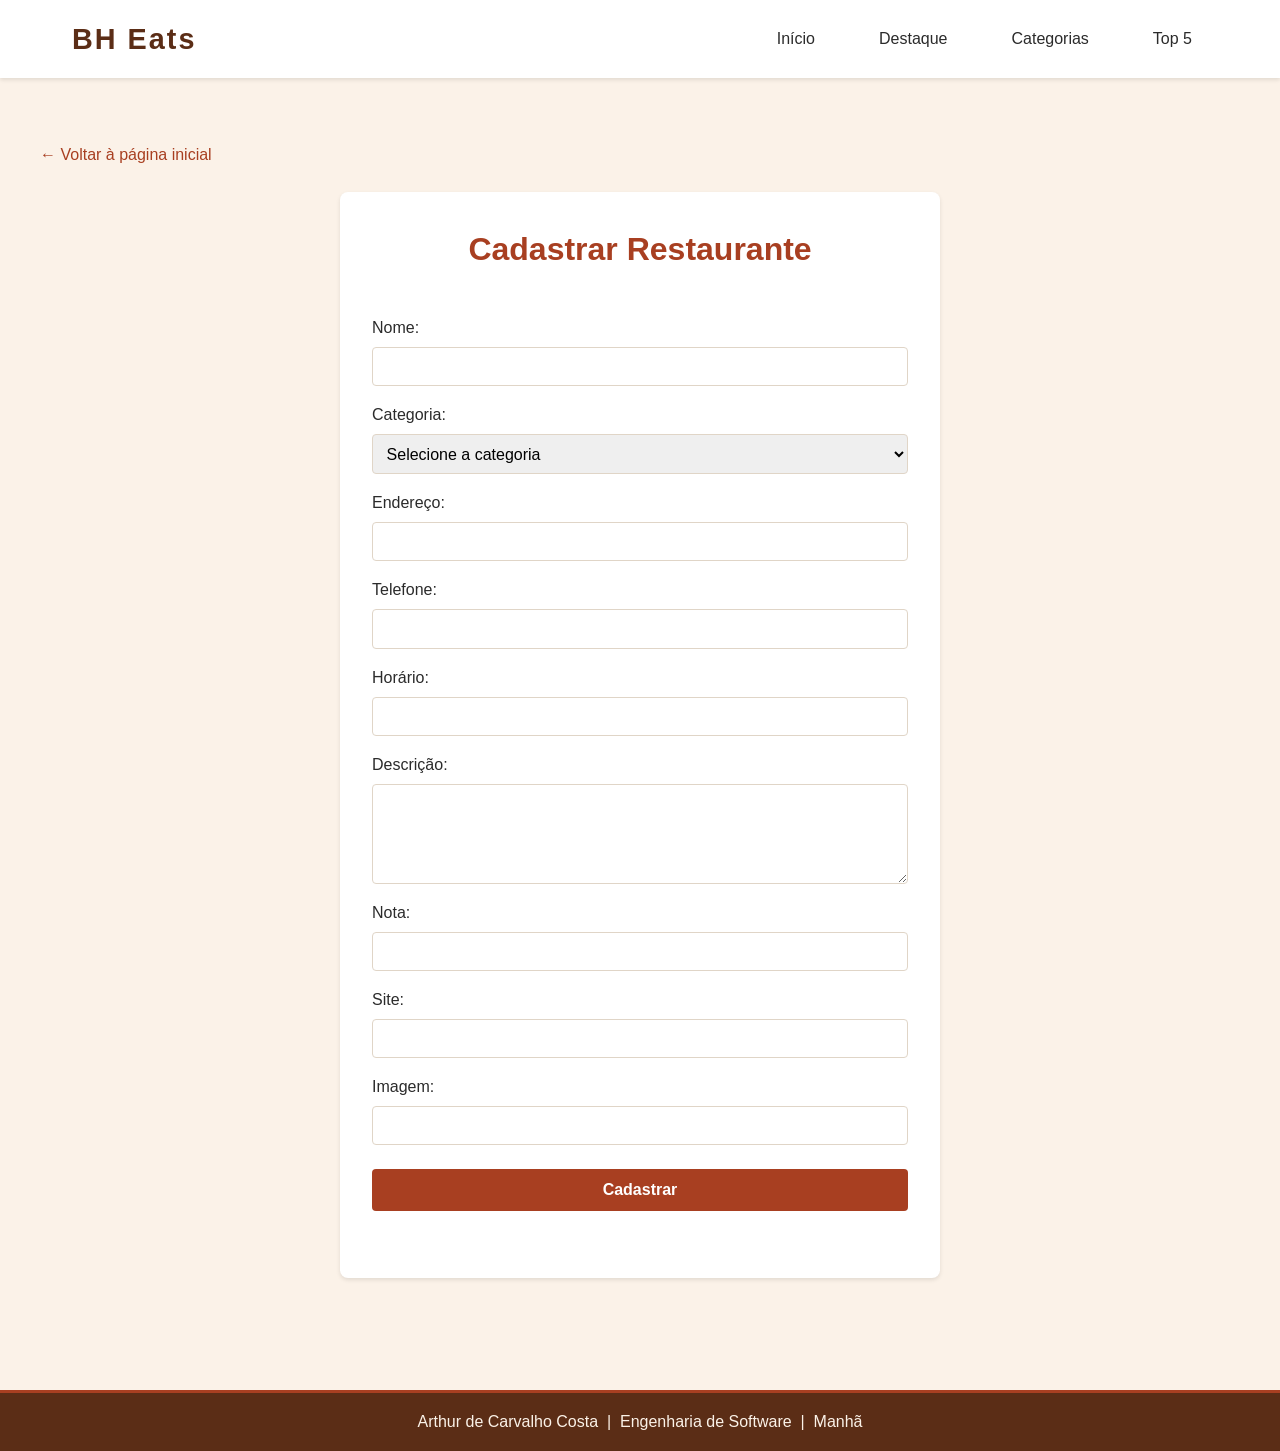
==== public/cadastrarRestaurante.html @ 08fede57 "Implementando função de cadastro de restaurante de forma funcional" ====
<!DOCTYPE html>
<html lang="pt-br">
<head>
    <meta charset="UTF-8">
    <meta name="viewport" content="width=device-width, initial-scale=1.0">
    <title>Cadastrar Restaurante</title>
    <link rel="stylesheet" href="style.css">
    <script defer src="restaurante.js"></script>
</head>
<body>
    <header>
        <nav class="navbar">
            <div class="logo">
                <a href="index.html">BH Eats</a>
            </div>
            <ul class="menu">
                <li><a href="index.html#inicio">Início</a></li>
                <li><a href="index.html#destaque">Destaque</a></li>
                <li><a href="index.html#categorias">Categorias</a></li>
                <li><a href="index.html#top5">Top 5</a></li>
            </ul>
        </nav>
    </header>

    <main>
        <section class="login-page">
            <a href="index.html" class="voltar-link">← Voltar à página inicial</a>
            <div class="login-container cadastro-restaurante-container">
                <h1>Cadastrar Restaurante</h1>
                <form id="restaurant-form">
                    <label for="nome">Nome:</label>
                    <input type="text" id="nome" name="nome" required>

                    <label for="categoria">Categoria:</label>
                    <select id="categoria" name="categoria" required>
                        <option value="">Selecione a categoria</option>
                        <option value="Comida Mineira">Comida Mineira</option>
                        <option value="Alta Gastronomia Contemporânea">Alta Gastronomia Contemporânea</option>
                        <option value="Francesa">Francesa</option>
                        <option value="Italiana">Italiana</option>
                        <option value="Bar Gastronômico">Bar Gastronômico</option>
                        <option value="Japonesa">Japonesa</option>
                    </select>

                    <label for="endereco">Endereço:</label>
                    <input type="text" id="endereco" name="endereco" required>

                    <label for="telefone">Telefone:</label>
                    <input type="tel" id="telefone" name="telefone">

                    <label for="horario">Horário:</label>
                    <input type="text" id="horario" name="horario">

                    <label for="descricao">Descrição:</label>
                    <textarea id="descricao" name="descricao"></textarea>

                    <label for="nota">Nota:</label>
                    <input type="number" id="nota" name="nota" min="0" max="5" step="0.1">

                    <label for="site">Site:</label>
                    <input type="url" id="site" name="site">

                    <label for="imagem">Imagem:</label>
                    <input type="url" id="imagem" name="imagem">

                    <button id="botao-cadastrar" type="submit">Cadastrar</button>
                </form>
                <p id="cadastro-restaurante-message" class="login-message"></p>
            </div>
        </section>
    </main>

    <footer>
        <p>Arthur de Carvalho Costa &nbsp;|&nbsp; Engenharia de Software &nbsp;|&nbsp; Manhã</p>
    </footer>
</body>
</html>
---- public/style.css ----
* {
    margin: 0;
    padding: 0;
    box-sizing: border-box;
}

html {
    scroll-behavior: smooth;
}

body {
    background-color: #fbf2e8;
    color: #2b2b2b;
    font-family: 'Segoe UI', Tahoma, Geneva, Verdana, sans-serif;
    font-size: 16px;
    line-height: 1.6;
}

header {
    background-color: #ffffff;
    box-shadow: 0 2px 4px rgba(0,0,0,0.1);
    position: sticky;
    top: 0;
    z-index: 100;
}

.navbar {
    display: flex;
    justify-content: space-between;
    align-items: center;
    padding: 1rem 2rem;
    max-width: 1200px;
    margin: 0 auto;
}

.logo {
    font-size: 1.8rem;
    font-weight: bold;
    color: #5b2d16;
    letter-spacing: 2px;
}

.menu {
    display: flex;
    list-style: none;
    gap: 2rem;
}

.menu li {
    transition: all 0.3s ease;
}

.menu a {
    color: #2b2b2b;
    text-decoration: none;
    font-weight: 500;
    font-size: 1rem;
    padding: 0.5rem 1rem;
    border-radius: 4px;
    transition: all 0.3s ease;
}

.menu a:hover {
    color: #a83f21;
    background-color: rgba(168, 63, 33, 0.12);
    transform: translateY(-2px);
}

main {
    padding: 2rem;
    min-height: calc(100vh - 80px);
}

section {
    max-width: 1200px;
    margin: 0 auto 3rem auto;
}

.hero {
    text-align: center;
    padding: 3rem 0;
    background: linear-gradient(to bottom, #fbf2e8, #f0e6d2);
    border-radius: 8px;
    margin-bottom: 3rem;
}

.hero h1 {
    font-size: 3rem;
    color: #a83f21;
    margin-bottom: 1rem;
    text-shadow: 0 2px 4px rgba(168, 63, 33, 0.25);
}

.hero p {
    font-size: 1.2rem;
    margin-bottom: 2rem;
}

.hero-image {
    width: 100%;
    height: auto;
    border-radius: 8px;
    box-shadow: 0 4px 8px rgba(0,0,0,0.1);
}

.info-section {
    display: flex;
    gap: 2rem;
    margin-bottom: 3rem;
}

.info-item {
    flex: 1;
    background: #ffffff;
    padding: 2rem;
    border-radius: 8px;
    box-shadow: 0 2px 4px rgba(0,0,0,0.1);
}

.info-item h2 {
    color: #a83f21;
    font-size: 1.8rem;
    margin-bottom: 1rem;
}

.destaque-section {
    margin-bottom: 3rem;
}

.destaque-content {
    display: flex;
    gap: 2rem;
    align-items: center;
    background: #ffffff;
    padding: 2rem;
    border-radius: 8px;
    box-shadow: 0 2px 4px rgba(0,0,0,0.1);
}

.destaque-image {
    flex: 1;
    border-radius: 8px;
    max-height: 320px;
    object-fit: cover;
    width: 100%;
}

.destaque-text {
    flex: 1;
    padding-left: 2rem;
}

.destaque-text h2 {
    color: #a83f21;
    font-size: 2rem;
    margin-bottom: 1rem;
}

.categorias-section h2 {
    text-align: center;
    color: #a83f21;
    font-size: 2.5rem;
    margin-bottom: 2rem;
}

.categorias-grid {
    display: grid;
    grid-template-columns: repeat(auto-fit, minmax(250px, 1fr));
    gap: 2rem;
}

.categoria-item {
    background: #ffffff;
    padding: 2rem;
    border-radius: 8px;
    box-shadow: 0 2px 4px rgba(0,0,0,0.1);
    text-align: center;
    transition: transform 0.3s ease, box-shadow 0.3s ease;
    cursor: pointer;
    border: 2px solid transparent;
    font-family: inherit;
    font-size: inherit;
    width: 100%;
}

.categoria-item:hover {
    transform: translateY(-5px);
}

.categoria-item h3 {
    color: #a83f21;
    font-size: 1.5rem;
    margin-bottom: 1rem;
}

.top5-section h2 {
    text-align: center;
    color: #a83f21;
    font-size: 2.5rem;
    margin-bottom: 2rem;
}

#top5-list {
    background: #ffffff;
    padding: 2rem;
    border-radius: 8px;
    box-shadow: 0 2px 4px rgba(0,0,0,0.1);
    max-width: 600px;
    margin: 0 auto;
}

#top5-list li {
    display: flex;
    align-items: center;
    gap: 1rem;
    font-size: 1.2rem;
    margin-bottom: 1rem;
    padding: 0.75rem 0.5rem;
    border-bottom: 1px solid #eee;
}

.top5-img {
    width: 80px;
    height: 80px;
    object-fit: cover;
    border-radius: 8px;
    flex-shrink: 0;
}

.top5-img--placeholder {
    background-color: #e8d9c8;
}

.top5-info {
    display: flex;
    flex-direction: column;
    gap: 0.25rem;
}

.top5-info strong {
    font-size: 1.1rem;
}

.top5-info p {
    font-size: 0.85rem;
    color: #666;
}

footer {
    background-color: #5b2d16;
    color: #fbf2e8;
    text-align: center;
    padding: 1rem;
    border-top: 3px solid #a83f21;
}

/* Carrossel */
.hero-carousel {
    position: relative;
    width: 100%;
    overflow: hidden;
    border-radius: 8px;
}

.carousel-inner {
    position: relative;
}

.carousel-slide {
    display: none;
    position: relative;
}

.carousel-slide.active {
    display: block;
}

.carousel-caption {
    position: absolute;
    bottom: 0;
    left: 0;
    right: 0;
    background: linear-gradient(transparent, rgba(0,0,0,0.65));
    color: #fff;
    padding: 1.5rem 1rem 1rem;
    font-size: 1.3rem;
    font-weight: bold;
    border-radius: 0 0 8px 8px;
}

.carousel-btn {
    position: absolute;
    top: 50%;
    transform: translateY(-50%);
    background: rgba(0,0,0,0.45);
    color: #fff;
    border: none;
    padding: 0.75rem 1.1rem;
    cursor: pointer;
    font-size: 1.4rem;
    border-radius: 4px;
    z-index: 10;
    transition: background 0.3s;
}

.carousel-btn:hover {
    background: rgba(0,0,0,0.75);
}

.carousel-prev { left: 1rem; }
.carousel-next { right: 1rem; }

.carousel-dots {
    position: absolute;
    bottom: 0.75rem;
    left: 50%;
    transform: translateX(-50%);
    display: flex;
    gap: 0.5rem;
    z-index: 10;
}

.dot {
    width: 10px;
    height: 10px;
    background: rgba(255,255,255,0.5);
    border-radius: 50%;
    cursor: pointer;
    transition: background 0.3s;
}

.dot.active {
    background: #fff;
}

/* Categoria ativo */
.categoria-item.ativo {
    border-color: #a83f21;
    box-shadow: 0 0 0 3px rgba(168,63,33,0.2);
    transform: translateY(-5px);
}

/* Resultados de categoria */
.categoria-resultados {
    max-width: 1200px;
    margin: 0 auto 3rem auto;
}

.categoria-resultados h3 {
    color: #a83f21;
    font-size: 2rem;
    margin-bottom: 1.5rem;
    text-align: center;
}

.restaurantes-lista {
    list-style: none;
    display: grid;
    grid-template-columns: repeat(auto-fill, minmax(280px, 1fr));
    gap: 1.5rem;
}

.restaurante-card {
    background: #fff;
    border-radius: 8px;
    box-shadow: 0 2px 6px rgba(0,0,0,0.12);
    overflow: hidden;
    display: flex;
    flex-direction: column;
    transition: transform 0.3s ease;
}

.restaurante-card:hover {
    transform: translateY(-4px);
}

.restaurante-card-img {
    width: 100%;
    height: 180px;
    object-fit: cover;
}

.restaurante-card-img--placeholder {
    background: #e8d9c8;
}

.restaurante-card-info {
    padding: 1rem;
    display: flex;
    flex-direction: column;
    gap: 0.3rem;
}

.restaurante-card-info strong {
    font-size: 1.05rem;
    color: #2b2b2b;
}

.restaurante-card-info p {
    font-size: 0.82rem;
    color: #666;
}

.restaurante-horario {
    font-size: 0.78rem !important;
    color: #999 !important;
}

.nota {
    color: #a83f21;
    font-weight: bold;
    font-size: 0.9rem;
}

.nota::before {
    content: "★ ";
}

/* Link nos cards de restaurante */
a.restaurante-card {
    text-decoration: none;
    color: inherit;
}

/* Link nos itens de categoria */
a.categoria-item {
    text-decoration: none;
    color: inherit;
}

/* Logo como link */
.logo a {
    color: inherit;
    text-decoration: none;
}

/* Voltar link */
.voltar-link {
    display: inline-block;
    color: #a83f21;
    text-decoration: none;
    font-weight: 500;
    margin-bottom: 1.5rem;
    transition: opacity 0.2s;
}

.voltar-link:hover {
    opacity: 0.7;
}

/* Página de categoria */
.categoria-page {
    padding: 2rem 0;
}

.categoria-page h1 {
    color: #a83f21;
    font-size: 2.5rem;
    margin-bottom: 2rem;
}

/* Página de detalhes do restaurante */
.restaurante-detalhe {
    padding: 2rem 0;
}

.restaurante-detalhe-content {
    display: flex;
    gap: 0;
    align-items: flex-start;
    background: #fff;
    border-radius: 8px;
    box-shadow: 0 2px 8px rgba(0,0,0,0.12);
    overflow: hidden;
}

.restaurante-detalhe-img {
    width: 45%;
    max-height: 480px;
    object-fit: cover;
    flex-shrink: 0;
    display: block;
}

.restaurante-detalhe-info {
    flex: 1;
    padding: 2rem;
}

.restaurante-detalhe-info h1 {
    color: #a83f21;
    font-size: 2.2rem;
    margin-bottom: 0.5rem;
}

.nota-grande {
    font-size: 1.4rem;
    display: inline-block;
    margin-bottom: 0.5rem;
}

.categoria-badge {
    display: inline-block;
    background: rgba(168,63,33,0.1);
    color: #a83f21;
    padding: 0.25rem 0.85rem;
    border-radius: 20px;
    font-size: 0.9rem;
    font-weight: 500;
    margin-bottom: 1.25rem;
}

.restaurante-descricao {
    font-size: 1rem;
    line-height: 1.75;
    color: #444;
    margin-bottom: 1.75rem;
}

.detalhes-lista {
    list-style: none;
    display: flex;
    flex-direction: column;
    gap: 0.75rem;
}

.detalhes-lista li {
    font-size: 0.95rem;
    color: #555;
    line-height: 1.5;
}

.detalhes-lista li strong {
    color: #2b2b2b;
    margin-right: 0.25rem;
}

.detalhes-lista a {
    color: #a83f21;
    word-break: break-all;
}

/* Responsividade */
@media (max-width: 768px) {
    .navbar {
        flex-direction: column;
        padding: 1rem;
    }

    .logo {
        font-size: 1.5rem;
    }

    .menu {
        flex-direction: column;
        gap: 1rem;
        width: 100%;
        text-align: center;
    }

    .menu a {
        padding: 0.5rem;
        font-size: 0.9rem;
    }

    main {
        padding: 1rem;
    }

    .hero h1 {
        font-size: 2rem;
    }

    .hero p {
        font-size: 1rem;
    }

    .info-section {
        flex-direction: column;
        gap: 1rem;
    }

    .destaque-content {
        flex-direction: column;
        gap: 1rem;
    }

    .destaque-text {
        padding-left: 0;
    }

    .categorias-grid {
        grid-template-columns: 1fr;
    }

    .top5-list {
        padding: 1rem;
    }

    .restaurantes-lista {
        grid-template-columns: 1fr;
    }

    .restaurante-detalhe-content {
        flex-direction: column;
    }

    .restaurante-detalhe-img {
        width: 100%;
        max-height: 260px;
    }

    .restaurante-detalhe-info h1 {
        font-size: 1.6rem;
    }

    .categoria-page h1 {
        font-size: 1.8rem;
    }
}

#login-button {
    background-color: #ffa600;
    border-radius: 4px;
}

/* Página de login */
.login-page {
    padding: 2rem 0;
}

.login-container {
    max-width: 400px;
    margin: 0 auto;
    background: #ffffff;
    padding: 2rem;
    border-radius: 8px;
    box-shadow: 0 2px 4px rgba(0,0,0,0.1);
}

.login-container h1 {
    text-align: center;
    color: #a83f21;
    font-size: 2rem;
    margin-bottom: 1.5rem;
}

#login-form {
    display: flex;
    flex-direction: column;
}

#login-form label {
    font-weight: 500;
    color: #2b2b2b;
    margin-top: 1rem;
    margin-bottom: 0.4rem;
}

#login-form input {
    padding: 0.6rem;
    border: 1px solid #e0d5c7;
    border-radius: 4px;
    font-size: 1rem;
    font-family: inherit;
}

#login-form input:focus {
    outline: none;
    border-color: #a83f21;
}

#login-form button {
    margin-top: 1.5rem;
    padding: 0.75rem;
    border: none;
    border-radius: 4px;
    background-color: #a83f21;
    color: #fff;
    font-size: 1rem;
    font-weight: 600;
    cursor: pointer;
    transition: background-color 0.3s ease;
}

#login-form button:hover {
    background-color: #5b2d16;
}

#cadastro-link {
    display: block;
    text-align: center;
    margin-top: 1rem;
    color: #a83f21;
    text-decoration: none;
    font-weight: 500;
}

#cadastro-form {
    display: flex;
    flex-direction: column;
}

#cadastro-form label {
    font-weight: 500;
    color: #2b2b2b;
    margin-top: 1rem;
    margin-bottom: 0.4rem;
}

#cadastro-form input {
    padding: 0.6rem;
    border: 1px solid #e0d5c7;
    border-radius: 4px;
    font-size: 1rem;
    font-family: inherit;
}

#cadastro-form input:focus {
    outline: none;
    border-color: #a83f21;
}

#cadastro-form button {
    margin-top: 1.5rem;
    padding: 0.75rem;
    border: none;
    border-radius: 4px;
    background-color: #a83f21;
    color: #fff;
    font-size: 1rem;
    font-weight: 600;
    cursor: pointer;
    transition: background-color 0.3s ease;
}

#cadastro-form button:hover {
    background-color: #5b2d16;
}

.login-message {
    margin-top: 1rem;
    text-align: center;
    color: #a83f21;
    font-weight: 500;
    min-height: 1.2em;
}

/* Página de cadastro de restaurante */
.cadastro-restaurante-container {
    max-width: 600px;
}

#restaurant-form {
    display: flex;
    flex-direction: column;
}

#restaurant-form label {
    font-weight: 500;
    color: #2b2b2b;
    margin-top: 1rem;
    margin-bottom: 0.4rem;
}

#restaurant-form input,
#restaurant-form select,
#restaurant-form textarea {
    padding: 0.6rem;
    border: 1px solid #e0d5c7;
    border-radius: 4px;
    font-size: 1rem;
    font-family: inherit;
}

#restaurant-form textarea {
    resize: vertical;
    min-height: 100px;
}

#restaurant-form input:focus,
#restaurant-form select:focus,
#restaurant-form textarea:focus {
    outline: none;
    border-color: #a83f21;
}

#restaurant-form button {
    margin-top: 1.5rem;
    padding: 0.75rem;
    border: none;
    border-radius: 4px;
    background-color: #a83f21;
    color: #fff;
    font-size: 1rem;
    font-weight: 600;
    cursor: pointer;
    transition: background-color 0.3s ease;
}

#restaurant-form button:hover {
    background-color: #5b2d16;
}
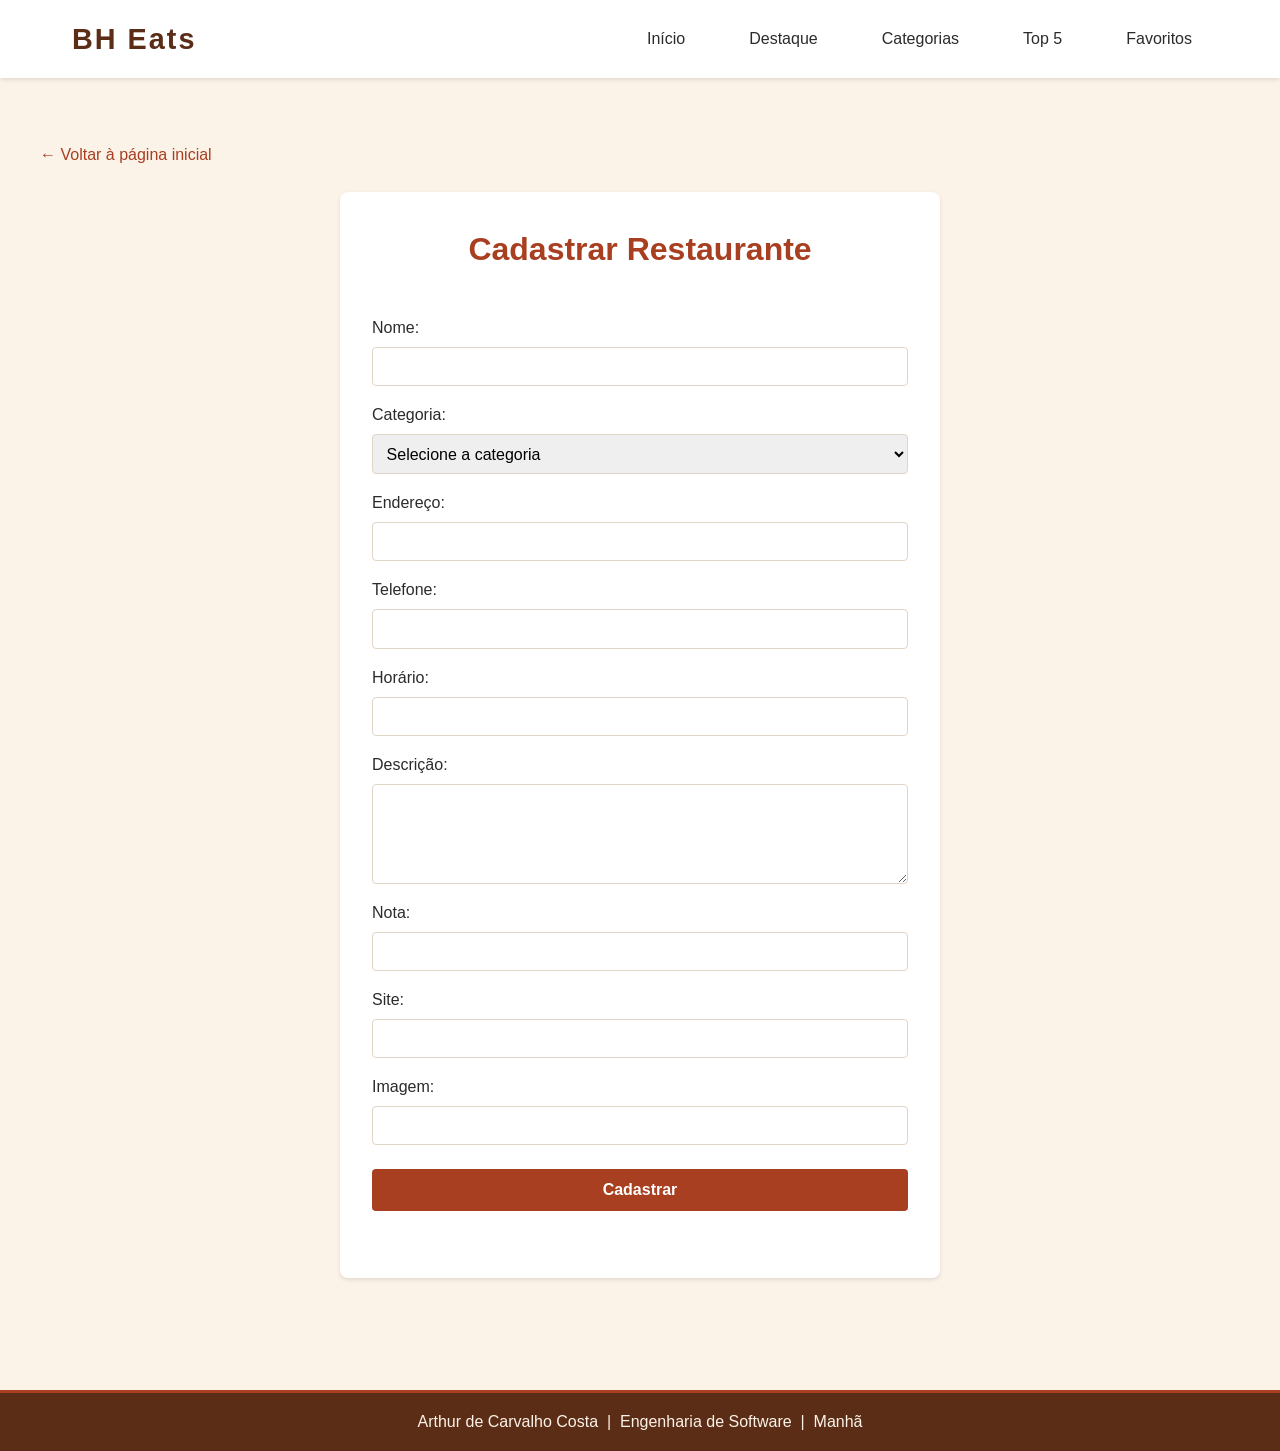
==== commit 817d9018: "implementando função de adicionar restaurantes favoritos" ====
--- a/public/cadastrarRestaurante.html
+++ b/public/cadastrarRestaurante.html
@@ -18,6 +18,7 @@
                 <li><a href="index.html#destaque">Destaque</a></li>
                 <li><a href="index.html#categorias">Categorias</a></li>
                 <li><a href="index.html#top5">Top 5</a></li>
+                <li><a href="favoritos.html">Favoritos</a></li>
             </ul>
         </nav>
     </header>
--- a/public/style.css
+++ b/public/style.css
@@ -232,6 +232,7 @@
 }
 
 .top5-info {
+    flex: 1;
     display: flex;
     flex-direction: column;
     gap: 0.25rem;
@@ -361,6 +362,7 @@
 }
 
 .restaurante-card {
+    position: relative;
     background: #fff;
     border-radius: 8px;
     box-shadow: 0 2px 6px rgba(0,0,0,0.12);
@@ -414,6 +416,48 @@
 
 .nota::before {
     content: "★ ";
+}
+
+/* Botão de favoritos */
+.favorito-btn {
+    background: rgba(255,255,255,0.85);
+    border: none;
+    border-radius: 50%;
+    width: 36px;
+    height: 36px;
+    font-size: 1.3rem;
+    line-height: 1;
+    color: #a83f21;
+    cursor: pointer;
+    display: flex;
+    align-items: center;
+    justify-content: center;
+    flex-shrink: 0;
+    transition: transform 0.2s ease, background-color 0.2s ease, color 0.2s ease;
+}
+
+.favorito-btn:hover {
+    transform: scale(1.1);
+}
+
+.favorito-btn.ativo {
+    background-color: #a83f21;
+    color: #fff;
+}
+
+.restaurante-card .favorito-btn {
+    position: absolute;
+    top: 0.5rem;
+    right: 0.5rem;
+    z-index: 5;
+    box-shadow: 0 2px 4px rgba(0,0,0,0.2);
+}
+
+.restaurante-detalhe-header {
+    display: flex;
+    align-items: center;
+    justify-content: space-between;
+    gap: 1rem;
 }
 
 /* Link nos cards de restaurante */
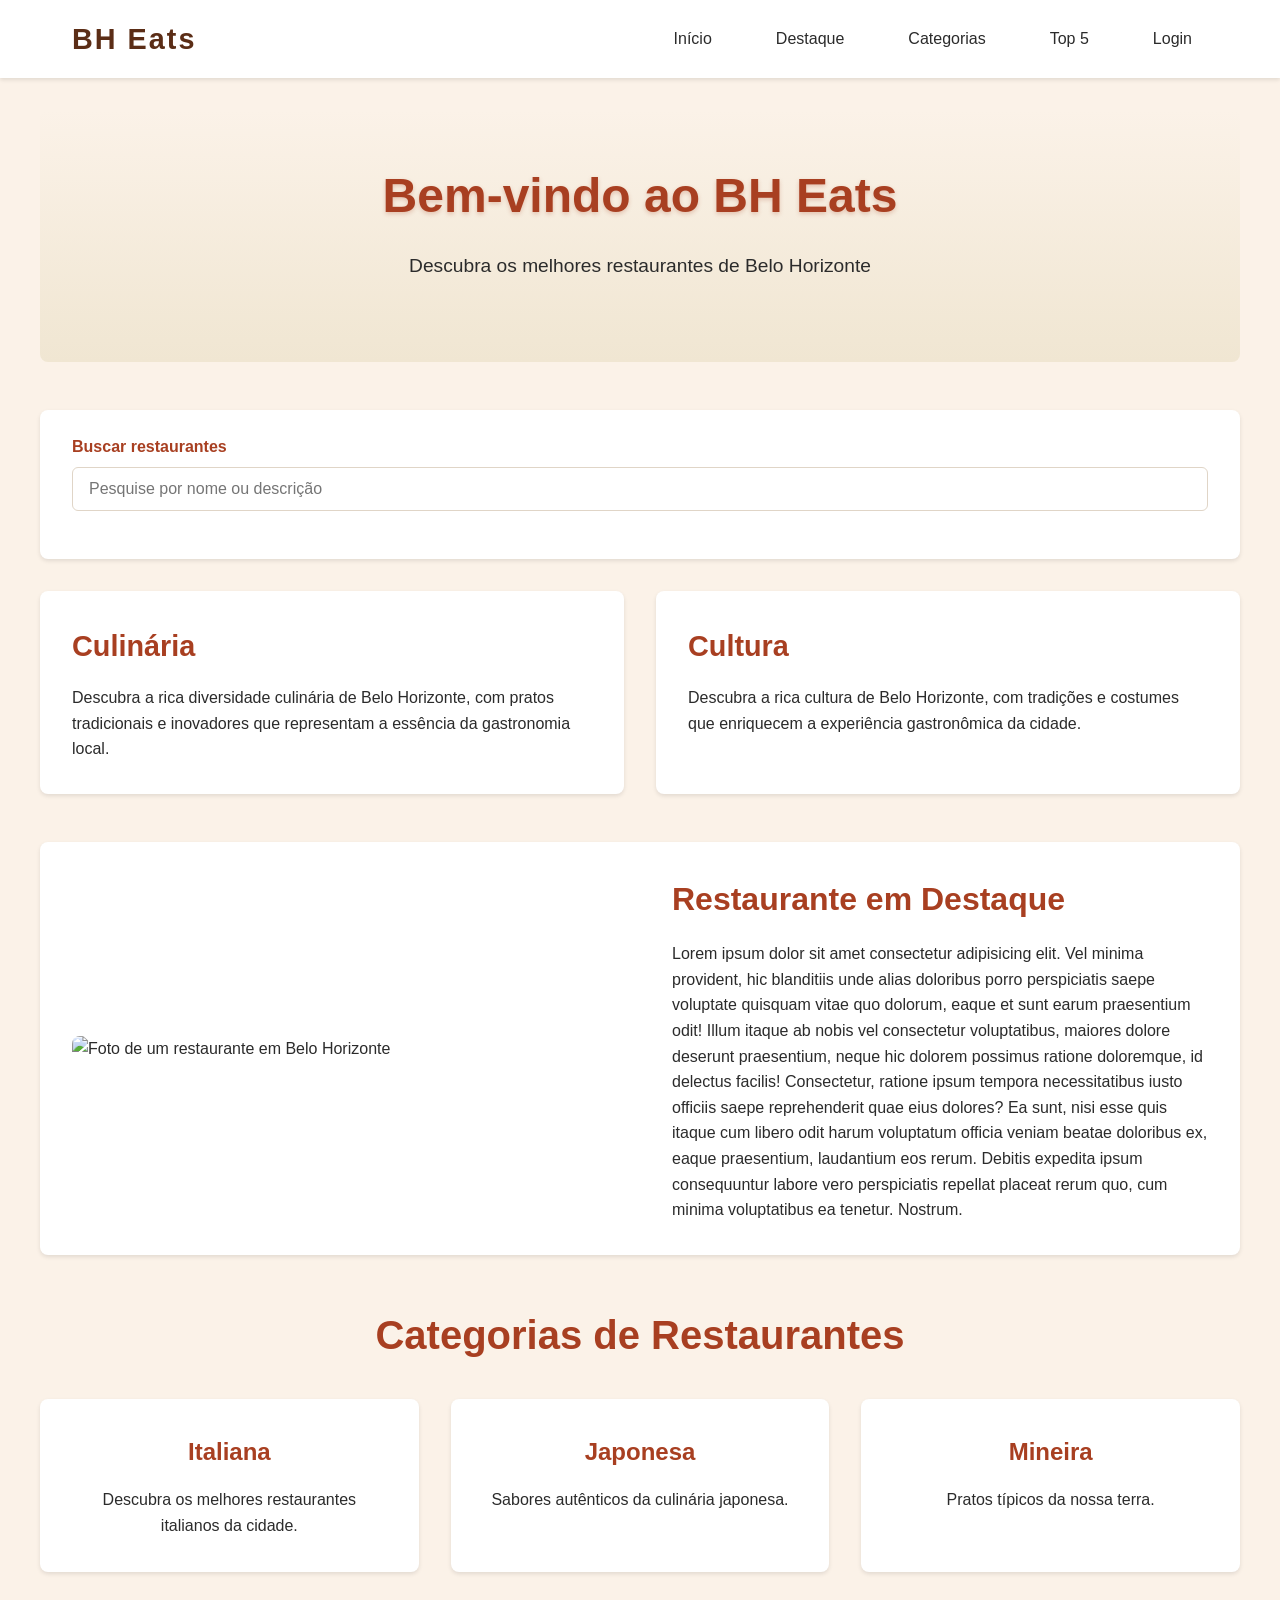
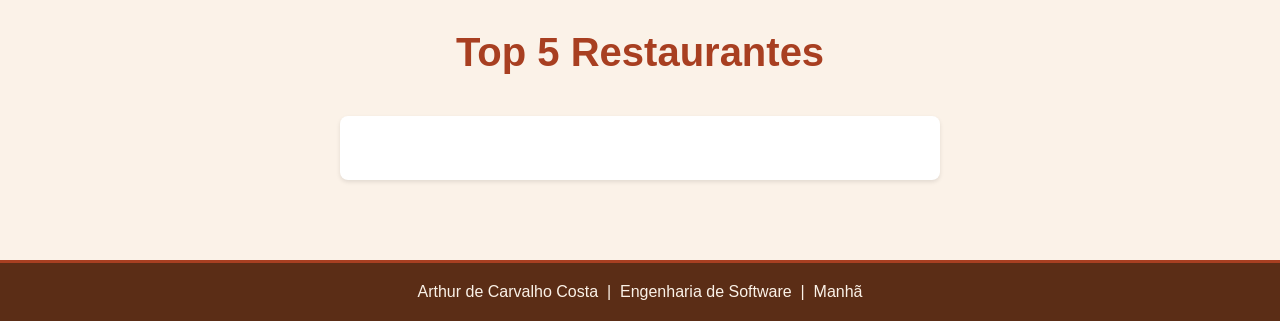
==== commit 59a5b01b: "Correção de problemas no login, e adição de funcionalidade de busca de restaurante" ====
--- a/public/cadastrarRestaurante.html
+++ b/public/cadastrarRestaurante.html
@@ -5,7 +5,8 @@
     <meta name="viewport" content="width=device-width, initial-scale=1.0">
     <title>Cadastrar Restaurante</title>
     <link rel="stylesheet" href="style.css">
-    <script defer src="restaurante.js"></script>
+    <script defer src="login.js"></script>
+    <script defer src="cadastrarRestaurante.js"></script>
 </head>
 <body>
     <header>
--- a/public/style.css
+++ b/public/style.css
@@ -74,6 +74,74 @@
 section {
     max-width: 1200px;
     margin: 0 auto 3rem auto;
+}
+
+.busca-section {
+    background: #ffffff;
+    padding: 1.5rem 2rem;
+    border-radius: 8px;
+    box-shadow: 0 2px 4px rgba(0,0,0,0.1);
+    margin-bottom: 2rem;
+}
+
+.busca-wrapper {
+    display: flex;
+    flex-direction: column;
+    gap: 0.5rem;
+}
+
+.busca-label {
+    font-weight: 600;
+    color: #a83f21;
+}
+
+.busca-input {
+    padding: 0.75rem 1rem;
+    border: 1px solid #e0d5c7;
+    border-radius: 6px;
+    font-size: 1rem;
+    font-family: inherit;
+}
+
+.busca-input:focus {
+    outline: none;
+    border-color: #a83f21;
+}
+
+.resultado-busca {
+    margin-top: 1.5rem;
+}
+
+.resultado-busca h3 {
+    color: #a83f21;
+    margin-bottom: 1rem;
+}
+
+.busca-vazia {
+    color: #666;
+    font-style: italic;
+}
+
+.user-info {
+    color: #5b2d16;
+    font-weight: 600;
+    white-space: nowrap;
+}
+
+.user-info a {
+    color: #a83f21;
+    margin-left: 0.35rem;
+    text-decoration: none;
+}
+
+.restaurante-card-wrapper {
+    position: relative;
+}
+
+.restaurante-card-wrapper .favorito-btn {
+    position: absolute;
+    top: 0.75rem;
+    right: 0.75rem;
 }
 
 .hero {
